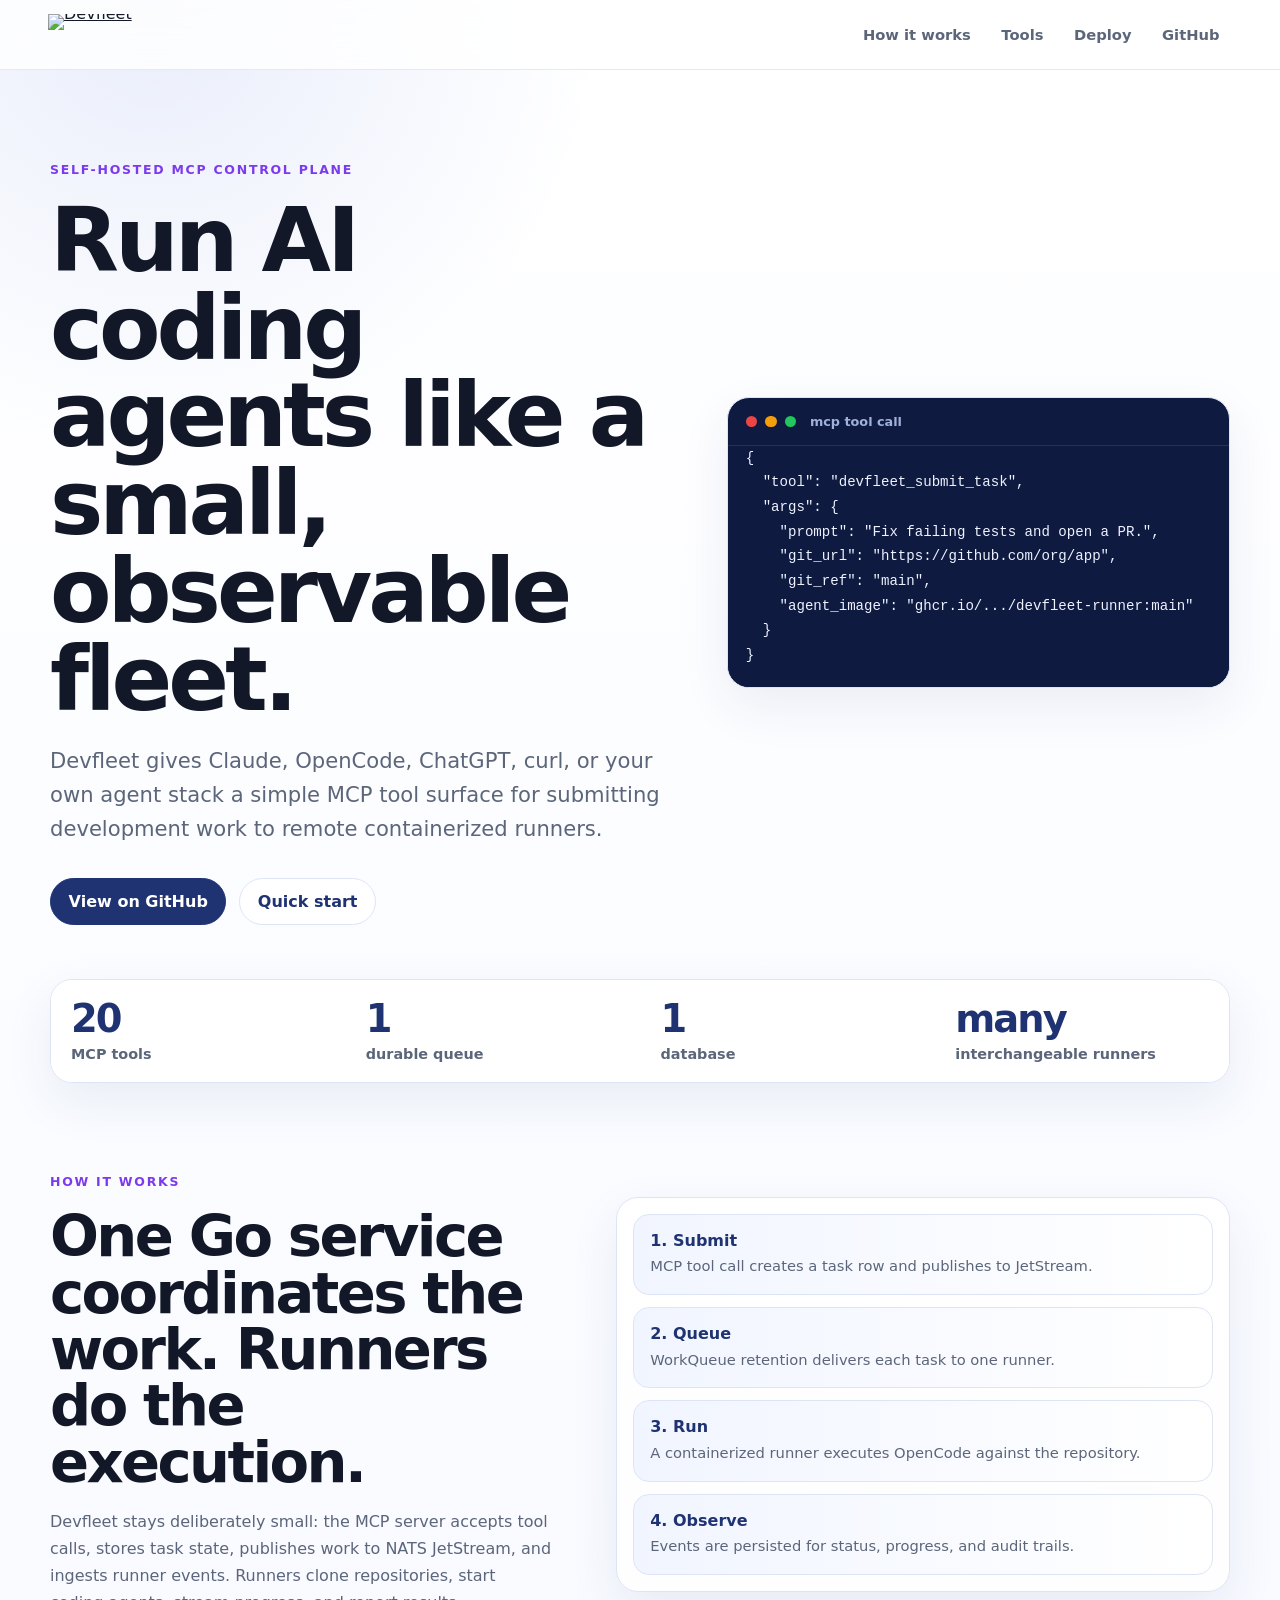
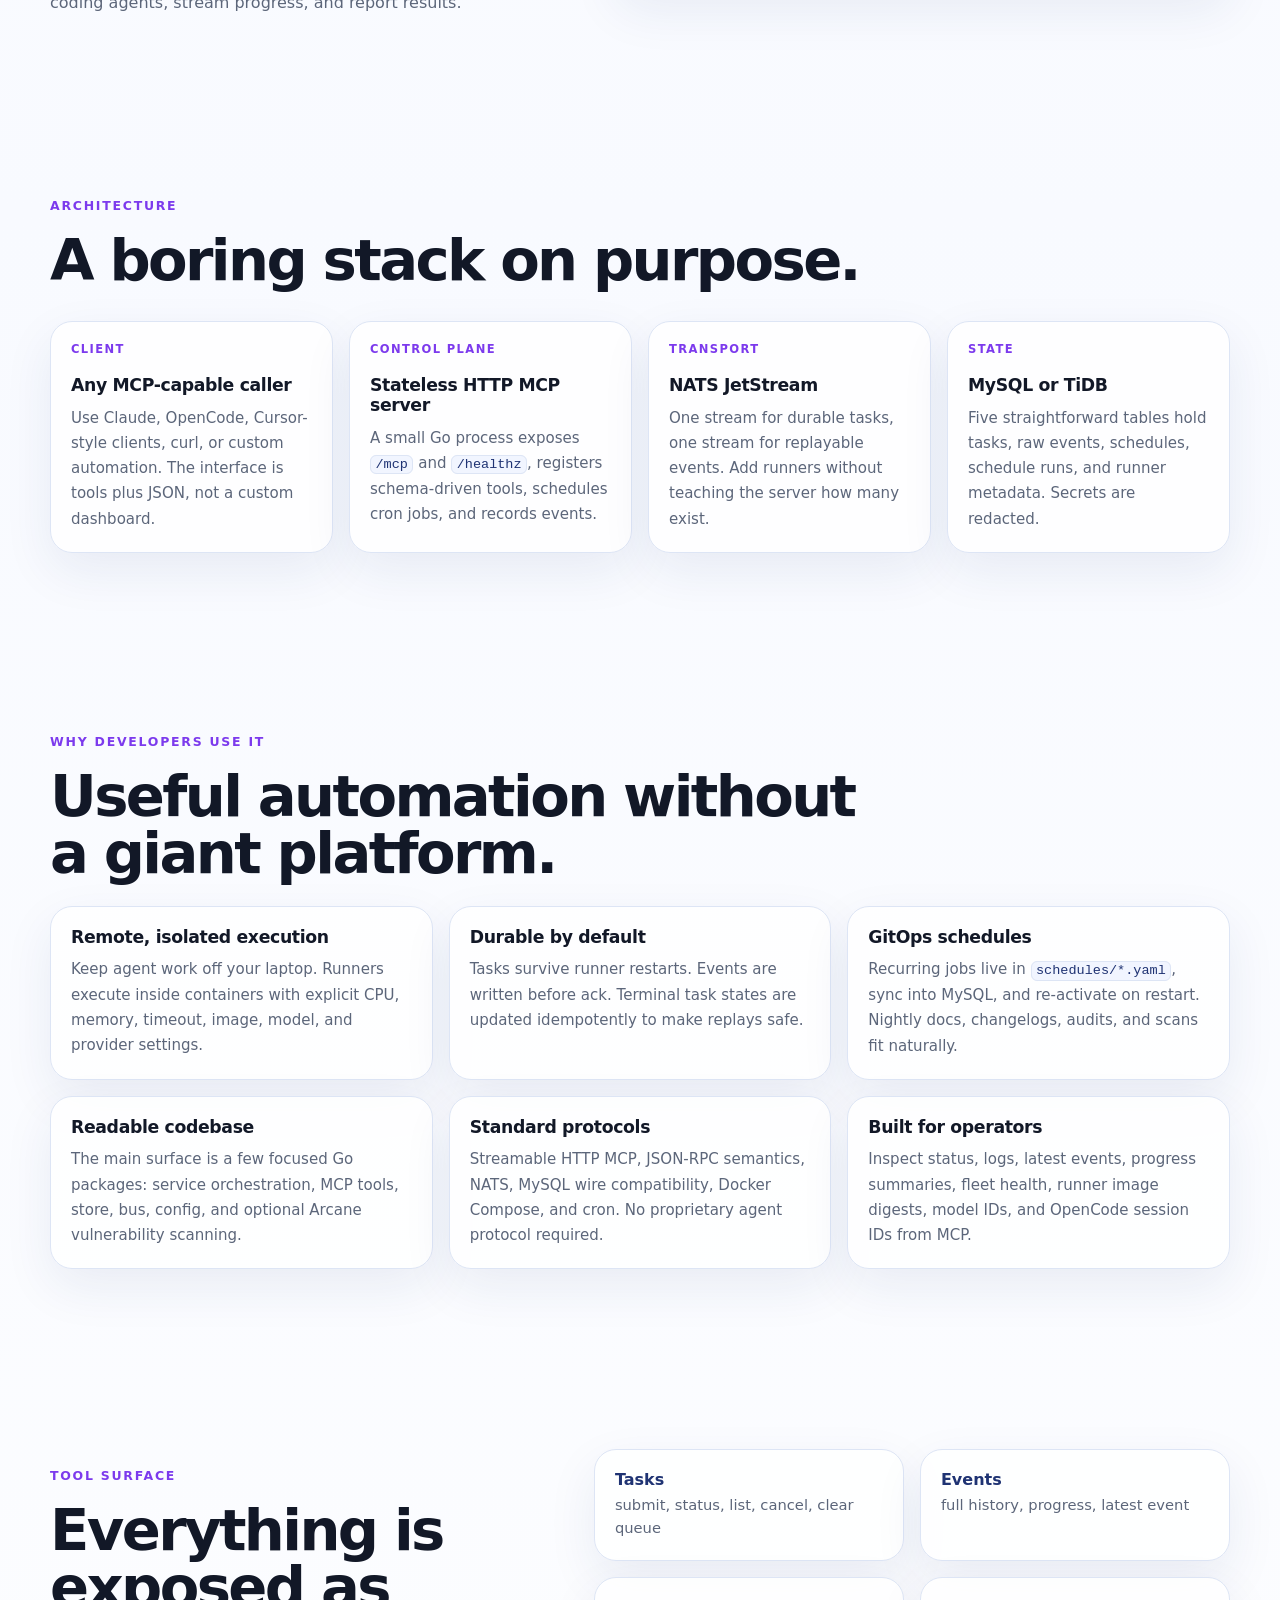
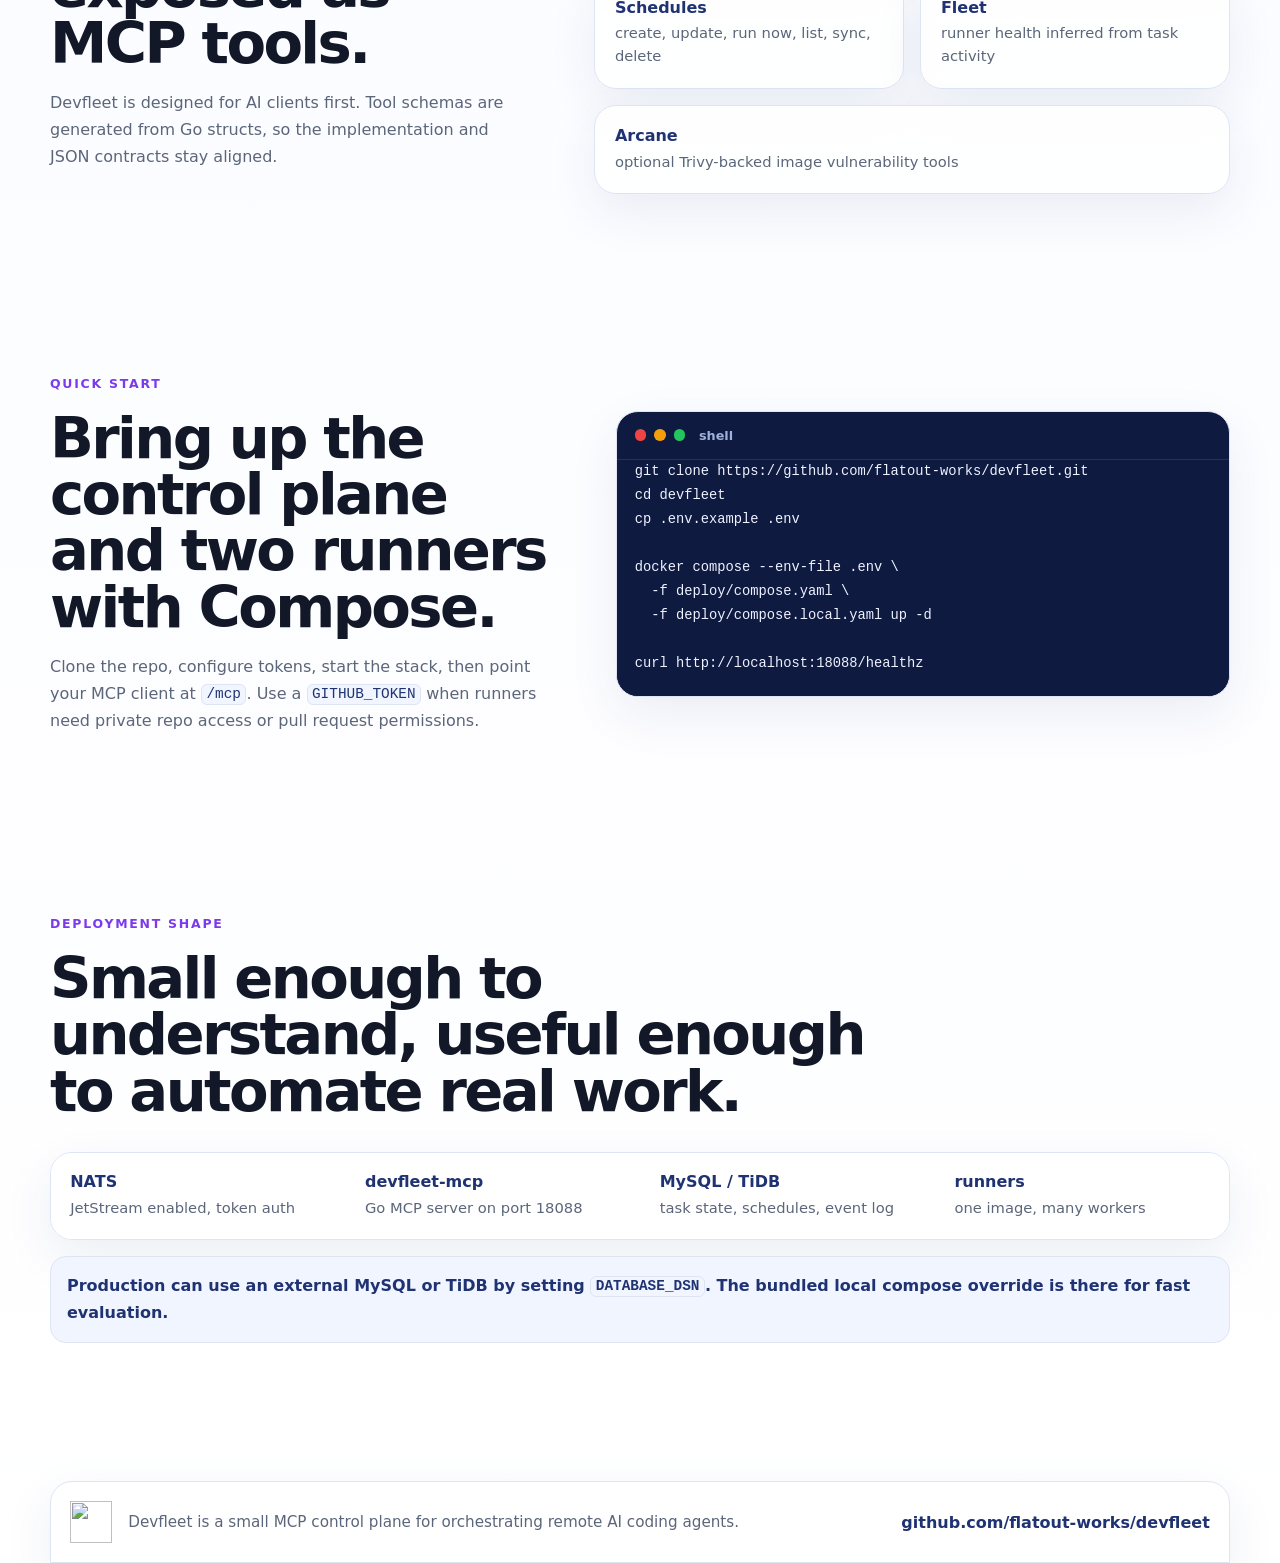
==== website/index.html @ 0a320554 "docs: add devfleet website" ====
<!DOCTYPE html>
<html lang="en">
<head>
  <meta charset="UTF-8" />
  <meta name="viewport" content="width=device-width, initial-scale=1.0" />
  <title>Devfleet - MCP control plane for AI coding agents</title>
  <meta name="description" content="Devfleet is a small, self-hosted MCP control plane for sending software development work to a fleet of containerized AI coding agents." />
  <link rel="icon" href="devfleet-mark.svg" type="image/svg+xml" />
  <link rel="stylesheet" href="styles.css" />
</head>
<body>
  <header class="site-header">
    <a class="brand" href="#top" aria-label="Devfleet home">
      <img src="devfleet-text.svg" alt="Devfleet" />
    </a>
    <nav class="nav" aria-label="Primary navigation">
      <a href="#how-it-works">How it works</a>
      <a href="#tools">Tools</a>
      <a href="#deploy">Deploy</a>
      <a href="https://github.com/flatout-works/devfleet">GitHub</a>
    </nav>
  </header>

  <main id="top">
    <section class="hero section-shell">
      <div class="hero-copy">
        <p class="eyebrow">Self-hosted MCP control plane</p>
        <h1>Run AI coding agents like a small, observable fleet.</h1>
        <p class="lead">Devfleet gives Claude, OpenCode, ChatGPT, curl, or your own agent stack a simple MCP tool surface for submitting development work to remote containerized runners.</p>
        <div class="hero-actions" aria-label="Primary actions">
          <a class="button primary" href="https://github.com/flatout-works/devfleet">View on GitHub</a>
          <a class="button secondary" href="#quick-start">Quick start</a>
        </div>
      </div>
      <aside class="terminal-card" aria-label="Devfleet task example">
        <div class="terminal-top"><span></span><span></span><span></span><b>mcp tool call</b></div>
        <pre><code>{
  "tool": "devfleet_submit_task",
  "args": {
    "prompt": "Fix failing tests and open a PR.",
    "git_url": "https://github.com/org/app",
    "git_ref": "main",
    "agent_image": "ghcr.io/.../devfleet-runner:main"
  }
}</code></pre>
      </aside>
    </section>

    <section class="metrics" aria-label="Devfleet summary">
      <div><strong>20</strong><span>MCP tools</span></div>
      <div><strong>1</strong><span>durable queue</span></div>
      <div><strong>1</strong><span>database</span></div>
      <div><strong>many</strong><span>interchangeable runners</span></div>
    </section>

    <section class="section-shell split" id="how-it-works">
      <div>
        <p class="eyebrow">How it works</p>
        <h2>One Go service coordinates the work. Runners do the execution.</h2>
        <p>Devfleet stays deliberately small: the MCP server accepts tool calls, stores task state, publishes work to NATS JetStream, and ingests runner events. Runners clone repositories, start coding agents, stream progress, and report results.</p>
      </div>
      <div class="flow-card">
        <div><b>1. Submit</b><span>MCP tool call creates a task row and publishes to JetStream.</span></div>
        <div><b>2. Queue</b><span>WorkQueue retention delivers each task to one runner.</span></div>
        <div><b>3. Run</b><span>A containerized runner executes OpenCode against the repository.</span></div>
        <div><b>4. Observe</b><span>Events are persisted for status, progress, and audit trails.</span></div>
      </div>
    </section>

    <section class="section-shell architecture" aria-labelledby="architecture-title">
      <p class="eyebrow">Architecture</p>
      <h2 id="architecture-title">A boring stack on purpose.</h2>
      <div class="architecture-grid">
        <article>
          <span>client</span>
          <h3>Any MCP-capable caller</h3>
          <p>Use Claude, OpenCode, Cursor-style clients, curl, or custom automation. The interface is tools plus JSON, not a custom dashboard.</p>
        </article>
        <article>
          <span>control plane</span>
          <h3>Stateless HTTP MCP server</h3>
          <p>A small Go process exposes <code>/mcp</code> and <code>/healthz</code>, registers schema-driven tools, schedules cron jobs, and records events.</p>
        </article>
        <article>
          <span>transport</span>
          <h3>NATS JetStream</h3>
          <p>One stream for durable tasks, one stream for replayable events. Add runners without teaching the server how many exist.</p>
        </article>
        <article>
          <span>state</span>
          <h3>MySQL or TiDB</h3>
          <p>Five straightforward tables hold tasks, raw events, schedules, schedule runs, and runner metadata. Secrets are redacted.</p>
        </article>
      </div>
    </section>

    <section class="section-shell value-grid" aria-labelledby="why-title">
      <div class="section-intro">
        <p class="eyebrow">Why developers use it</p>
        <h2 id="why-title">Useful automation without a giant platform.</h2>
      </div>
      <article>
        <h3>Remote, isolated execution</h3>
        <p>Keep agent work off your laptop. Runners execute inside containers with explicit CPU, memory, timeout, image, model, and provider settings.</p>
      </article>
      <article>
        <h3>Durable by default</h3>
        <p>Tasks survive runner restarts. Events are written before ack. Terminal task states are updated idempotently to make replays safe.</p>
      </article>
      <article>
        <h3>GitOps schedules</h3>
        <p>Recurring jobs live in <code>schedules/*.yaml</code>, sync into MySQL, and re-activate on restart. Nightly docs, changelogs, audits, and scans fit naturally.</p>
      </article>
      <article>
        <h3>Readable codebase</h3>
        <p>The main surface is a few focused Go packages: service orchestration, MCP tools, store, bus, config, and optional Arcane vulnerability scanning.</p>
      </article>
      <article>
        <h3>Standard protocols</h3>
        <p>Streamable HTTP MCP, JSON-RPC semantics, NATS, MySQL wire compatibility, Docker Compose, and cron. No proprietary agent protocol required.</p>
      </article>
      <article>
        <h3>Built for operators</h3>
        <p>Inspect status, logs, latest events, progress summaries, fleet health, runner image digests, model IDs, and OpenCode session IDs from MCP.</p>
      </article>
    </section>

    <section class="section-shell tools" id="tools">
      <div>
        <p class="eyebrow">Tool surface</p>
        <h2>Everything is exposed as MCP tools.</h2>
        <p>Devfleet is designed for AI clients first. Tool schemas are generated from Go structs, so the implementation and JSON contracts stay aligned.</p>
      </div>
      <div class="tool-groups">
        <article><b>Tasks</b><span>submit, status, list, cancel, clear queue</span></article>
        <article><b>Events</b><span>full history, progress, latest event</span></article>
        <article><b>Schedules</b><span>create, update, run now, list, sync, delete</span></article>
        <article><b>Fleet</b><span>runner health inferred from task activity</span></article>
        <article><b>Arcane</b><span>optional Trivy-backed image vulnerability tools</span></article>
      </div>
    </section>

    <section class="section-shell split" id="quick-start">
      <div>
        <p class="eyebrow">Quick start</p>
        <h2>Bring up the control plane and two runners with Compose.</h2>
        <p>Clone the repo, configure tokens, start the stack, then point your MCP client at <code>/mcp</code>. Use a <code>GITHUB_TOKEN</code> when runners need private repo access or pull request permissions.</p>
      </div>
      <aside class="terminal-card compact" aria-label="Quick start commands">
        <div class="terminal-top"><span></span><span></span><span></span><b>shell</b></div>
        <pre><code>git clone https://github.com/flatout-works/devfleet.git
cd devfleet
cp .env.example .env

docker compose --env-file .env \
  -f deploy/compose.yaml \
  -f deploy/compose.local.yaml up -d

curl http://localhost:18088/healthz</code></pre>
      </aside>
    </section>

    <section class="section-shell deploy" id="deploy">
      <div>
        <p class="eyebrow">Deployment shape</p>
        <h2>Small enough to understand, useful enough to automate real work.</h2>
      </div>
      <div class="deploy-row">
        <div><b>NATS</b><span>JetStream enabled, token auth</span></div>
        <div><b>devfleet-mcp</b><span>Go MCP server on port 18088</span></div>
        <div><b>MySQL / TiDB</b><span>task state, schedules, event log</span></div>
        <div><b>runners</b><span>one image, many workers</span></div>
      </div>
      <p class="note">Production can use an external MySQL or TiDB by setting <code>DATABASE_DSN</code>. The bundled local compose override is there for fast evaluation.</p>
    </section>
  </main>

  <footer class="site-footer">
    <img src="devfleet-mark.svg" alt="" />
    <p>Devfleet is a small MCP control plane for orchestrating remote AI coding agents.</p>
    <a href="https://github.com/flatout-works/devfleet">github.com/flatout-works/devfleet</a>
  </footer>
</body>
</html>
---- website/styles.css ----
:root {
  --bg: #f8faff;
  --panel: #ffffff;
  --panel-soft: #f1f5ff;
  --ink: #121827;
  --muted: #5c667a;
  --line: #dde5f5;
  --blue: #4a6fd6;
  --blue-dark: #1f3373;
  --purple: #7c3aed;
  --code: #0f1a40;
  --shadow: 0 18px 50px rgba(31, 51, 115, 0.08);
  --radius: 22px;
}

* {
  box-sizing: border-box;
}

html {
  scroll-behavior: smooth;
}

body {
  background: radial-gradient(circle at 12% 0%, rgba(74, 111, 214, 0.12), transparent 28rem), linear-gradient(180deg, #ffffff 0%, var(--bg) 38%, #ffffff 100%);
  color: var(--ink);
  font-family: Inter, ui-sans-serif, system-ui, -apple-system, BlinkMacSystemFont, "Segoe UI", sans-serif;
  margin: 0;
}

a {
  color: inherit;
}

code,
pre {
  font-family: "SFMono-Regular", Consolas, "Liberation Mono", monospace;
}

p code {
  background: var(--panel-soft);
  border: 1px solid var(--line);
  border-radius: 0.38rem;
  color: var(--blue-dark);
  font-size: 0.9em;
  padding: 0.08rem 0.28rem;
}

.site-header {
  align-items: center;
  backdrop-filter: blur(18px);
  background: rgba(255, 255, 255, 0.82);
  border-bottom: 1px solid rgba(221, 229, 245, 0.8);
  display: flex;
  gap: 1.25rem;
  justify-content: space-between;
  left: 0;
  padding: 0.85rem clamp(1rem, 4vw, 3rem);
  position: sticky;
  right: 0;
  top: 0;
  z-index: 10;
}

.brand {
  align-items: center;
  display: inline-flex;
  line-height: 0;
}

.brand img {
  height: 42px;
  width: auto;
}

.nav {
  align-items: center;
  display: flex;
  flex-wrap: wrap;
  gap: 0.35rem;
  justify-content: flex-end;
}

.nav a {
  border-radius: 999px;
  color: var(--muted);
  font-size: 0.92rem;
  font-weight: 700;
  padding: 0.6rem 0.78rem;
  text-decoration: none;
}

.nav a:hover {
  background: var(--panel-soft);
  color: var(--blue-dark);
}

.section-shell,
.metrics,
.site-footer {
  margin-left: auto;
  margin-right: auto;
  max-width: 1180px;
  width: min(calc(100% - 2rem), 1180px);
}

.section-shell {
  padding: clamp(3.5rem, 7vw, 6rem) 0;
}

.hero {
  align-items: center;
  display: grid;
  gap: clamp(2rem, 5vw, 4rem);
  grid-template-columns: minmax(0, 1fr) minmax(340px, 0.82fr);
  min-height: calc(100vh - 74px);
}

.hero-copy {
  max-width: 720px;
}

.eyebrow {
  color: var(--purple);
  font-size: 0.78rem;
  font-weight: 850;
  letter-spacing: 0.14em;
  margin: 0 0 1rem;
  text-transform: uppercase;
}

h1,
h2,
h3,
p {
  margin: 0;
}

h1,
h2 {
  letter-spacing: -0.045em;
  line-height: 0.98;
}

h1 {
  font-size: clamp(3.1rem, 7vw, 6.5rem);
  max-width: 820px;
}

h2 {
  font-size: clamp(2.1rem, 4.5vw, 4.35rem);
  max-width: 850px;
}

h3 {
  font-size: 1.08rem;
  letter-spacing: -0.02em;
}

p {
  color: var(--muted);
  font-size: 1rem;
  line-height: 1.68;
}

.lead {
  font-size: clamp(1.07rem, 1.7vw, 1.32rem);
  line-height: 1.62;
  margin-top: 1.25rem;
  max-width: 710px;
}

.hero-actions {
  display: flex;
  flex-wrap: wrap;
  gap: 0.8rem;
  margin-top: 2rem;
}

.button {
  border: 1px solid var(--line);
  border-radius: 999px;
  display: inline-flex;
  font-weight: 800;
  justify-content: center;
  padding: 0.82rem 1.1rem;
  text-decoration: none;
}

.button.primary {
  background: var(--blue-dark);
  border-color: var(--blue-dark);
  color: #ffffff;
}

.button.secondary {
  background: #ffffff;
  color: var(--blue-dark);
}

.button:hover {
  box-shadow: 0 10px 22px rgba(31, 51, 115, 0.12);
  transform: translateY(-1px);
}

.terminal-card,
.flow-card,
.architecture-grid article,
.value-grid article,
.tool-groups article,
.deploy-row,
.metrics,
.site-footer {
  background: rgba(255, 255, 255, 0.88);
  border: 1px solid var(--line);
  box-shadow: var(--shadow);
}

.terminal-card {
  border-radius: var(--radius);
  overflow: hidden;
}

.terminal-top {
  align-items: center;
  border-bottom: 1px solid rgba(255, 255, 255, 0.1);
  display: flex;
  gap: 0.5rem;
  padding: 1rem 1.1rem;
}

.terminal-top span {
  border-radius: 50%;
  height: 0.72rem;
  width: 0.72rem;
}

.terminal-top span:nth-child(1) { background: #ef4444; }
.terminal-top span:nth-child(2) { background: #f59e0b; }
.terminal-top span:nth-child(3) { background: #22c55e; }

.terminal-top b {
  color: #9fb0db;
  font-size: 0.8rem;
  margin-left: 0.35rem;
}

.terminal-card,
.terminal-card pre {
  background: var(--code);
}

.terminal-card pre {
  margin: 0;
  overflow-x: auto;
  padding: 0 1.1rem 1.25rem;
}

.terminal-card code {
  color: #eef2ff;
  display: block;
  font-size: clamp(0.8rem, 1.1vw, 0.93rem);
  line-height: 1.75;
}

.terminal-card.compact code {
  font-size: 0.86rem;
}

.metrics {
  border-radius: var(--radius);
  display: grid;
  gap: 1px;
  grid-template-columns: repeat(4, minmax(0, 1fr));
  margin-top: -2.25rem;
  overflow: hidden;
}

.metrics div {
  background: #ffffff;
  padding: 1.25rem;
}

.metrics strong {
  color: var(--blue-dark);
  display: block;
  font-size: clamp(1.7rem, 3vw, 2.5rem);
  letter-spacing: -0.05em;
  line-height: 1;
}

.metrics span {
  color: var(--muted);
  display: block;
  font-size: 0.9rem;
  font-weight: 750;
  margin-top: 0.45rem;
}

.split {
  align-items: center;
  display: grid;
  gap: clamp(2rem, 5vw, 4rem);
  grid-template-columns: 0.9fr 1.1fr;
}

.split p:not(.eyebrow),
.tools > div:first-child p {
  margin-top: 1.1rem;
  max-width: 680px;
}

.flow-card {
  border-radius: var(--radius);
  display: grid;
  gap: 0.75rem;
  padding: 1rem;
}

.flow-card div {
  background: linear-gradient(90deg, var(--panel-soft), #ffffff);
  border: 1px solid var(--line);
  border-radius: 16px;
  padding: 1rem;
}

.flow-card b,
.deploy-row b,
.tool-groups b {
  color: var(--blue-dark);
  display: block;
  margin-bottom: 0.35rem;
}

.flow-card span,
.deploy-row span,
.tool-groups span {
  color: var(--muted);
  display: block;
  font-size: 0.92rem;
  line-height: 1.55;
}

.architecture-grid,
.value-grid,
.tool-groups {
  display: grid;
  gap: 1rem;
}

.architecture-grid {
  grid-template-columns: repeat(4, minmax(0, 1fr));
  margin-top: 2rem;
}

.architecture-grid article,
.value-grid article,
.tool-groups article {
  border-radius: var(--radius);
  padding: 1.25rem;
}

.architecture-grid article span {
  color: var(--purple);
  display: block;
  font-size: 0.72rem;
  font-weight: 850;
  letter-spacing: 0.12em;
  margin-bottom: 1.2rem;
  text-transform: uppercase;
}

.architecture-grid article p,
.value-grid article p {
  font-size: 0.94rem;
  margin-top: 0.65rem;
}

.section-intro {
  grid-column: 1 / -1;
  margin-bottom: 0.5rem;
}

.value-grid {
  grid-template-columns: repeat(3, minmax(0, 1fr));
}

.tools {
  align-items: start;
  display: grid;
  gap: clamp(2rem, 5vw, 4rem);
  grid-template-columns: 0.86fr 1.14fr;
}

.tool-groups {
  grid-template-columns: repeat(2, minmax(0, 1fr));
}

.tool-groups article:last-child {
  grid-column: 1 / -1;
}

.deploy-row {
  border-radius: var(--radius);
  display: grid;
  gap: 1px;
  grid-template-columns: repeat(4, minmax(0, 1fr));
  margin-top: 2rem;
  overflow: hidden;
}

.deploy-row div {
  background: #ffffff;
  padding: 1.2rem;
}

.note {
  background: var(--panel-soft);
  border: 1px solid var(--line);
  border-radius: 16px;
  color: var(--blue-dark);
  font-weight: 750;
  margin-top: 1rem;
  padding: 1rem;
}

.site-footer {
  align-items: center;
  border-radius: var(--radius) var(--radius) 0 0;
  display: flex;
  gap: 1rem;
  margin-top: 3rem;
  padding: 1.2rem;
}

.site-footer img {
  height: 42px;
  width: 42px;
}

.site-footer p {
  flex: 1;
  font-size: 0.95rem;
}

.site-footer a {
  color: var(--blue-dark);
  font-weight: 800;
  text-decoration: none;
}

.site-footer a:hover {
  text-decoration: underline;
}

@media (max-width: 980px) {
  .hero,
  .split,
  .tools {
    grid-template-columns: 1fr;
  }

  .hero {
    min-height: auto;
    padding-top: 4rem;
  }

  .architecture-grid,
  .value-grid,
  .deploy-row {
    grid-template-columns: repeat(2, minmax(0, 1fr));
  }

  .metrics {
    margin-top: 0;
  }
}

@media (max-width: 700px) {
  .site-header {
    align-items: flex-start;
    flex-direction: column;
  }

  .nav {
    justify-content: flex-start;
  }

  .nav a {
    padding-left: 0;
  }

  .metrics,
  .architecture-grid,
  .value-grid,
  .tool-groups,
  .deploy-row {
    grid-template-columns: 1fr;
  }

  .tool-groups article:last-child {
    grid-column: auto;
  }

  .section-shell {
    padding: 3.5rem 0;
  }

  .site-footer {
    align-items: flex-start;
    flex-direction: column;
  }
}
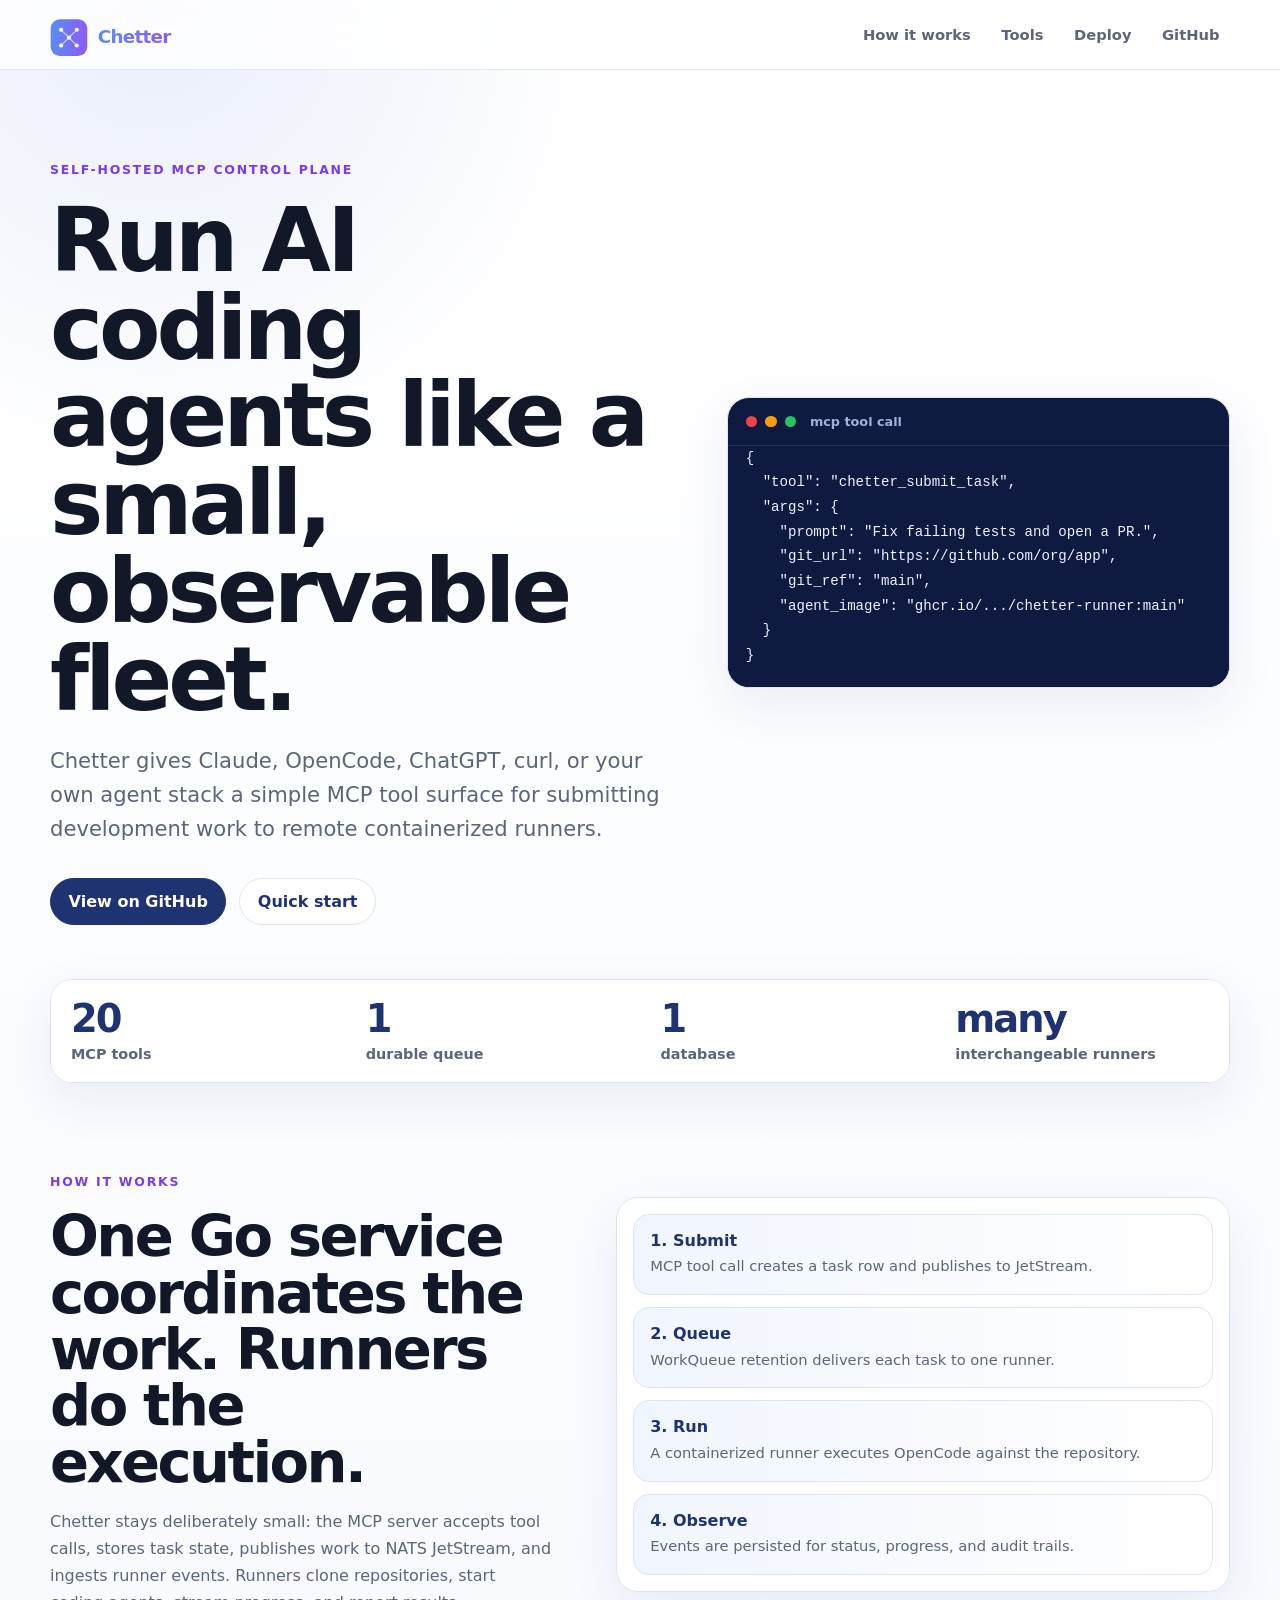
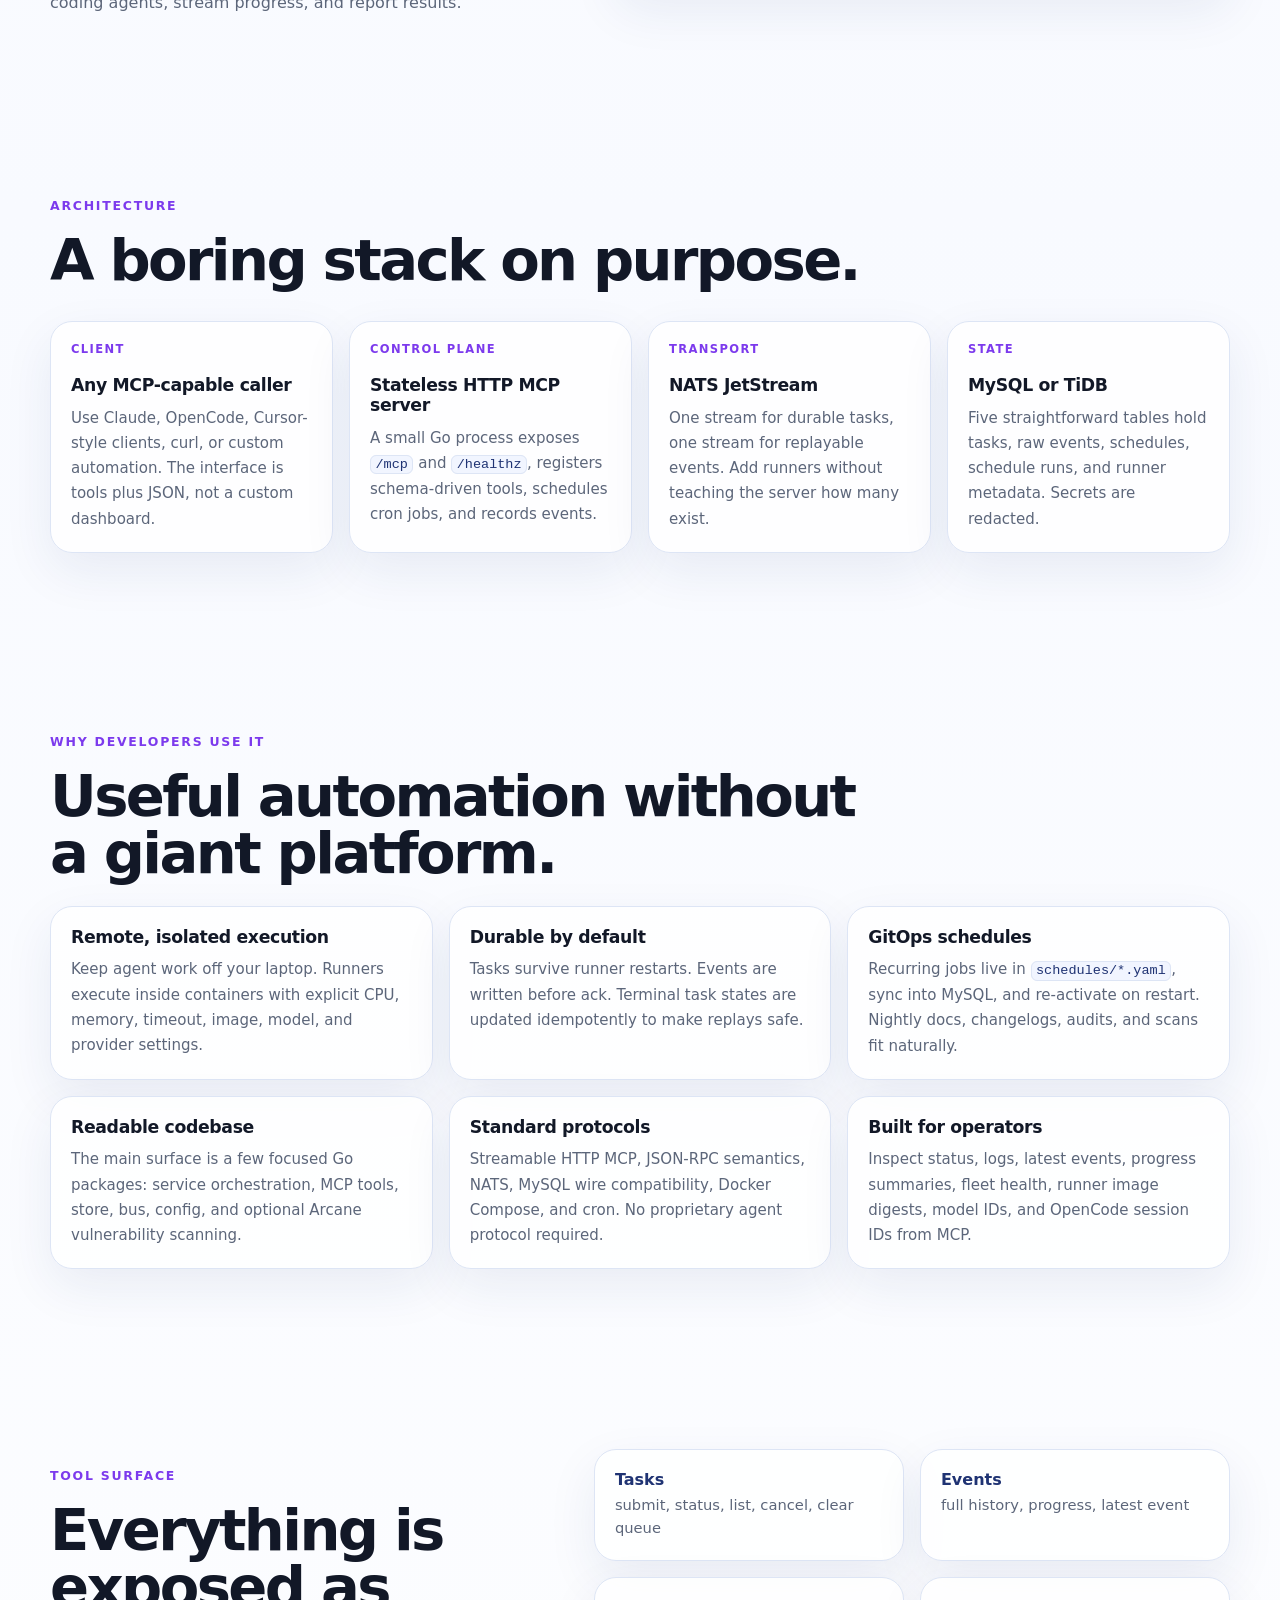
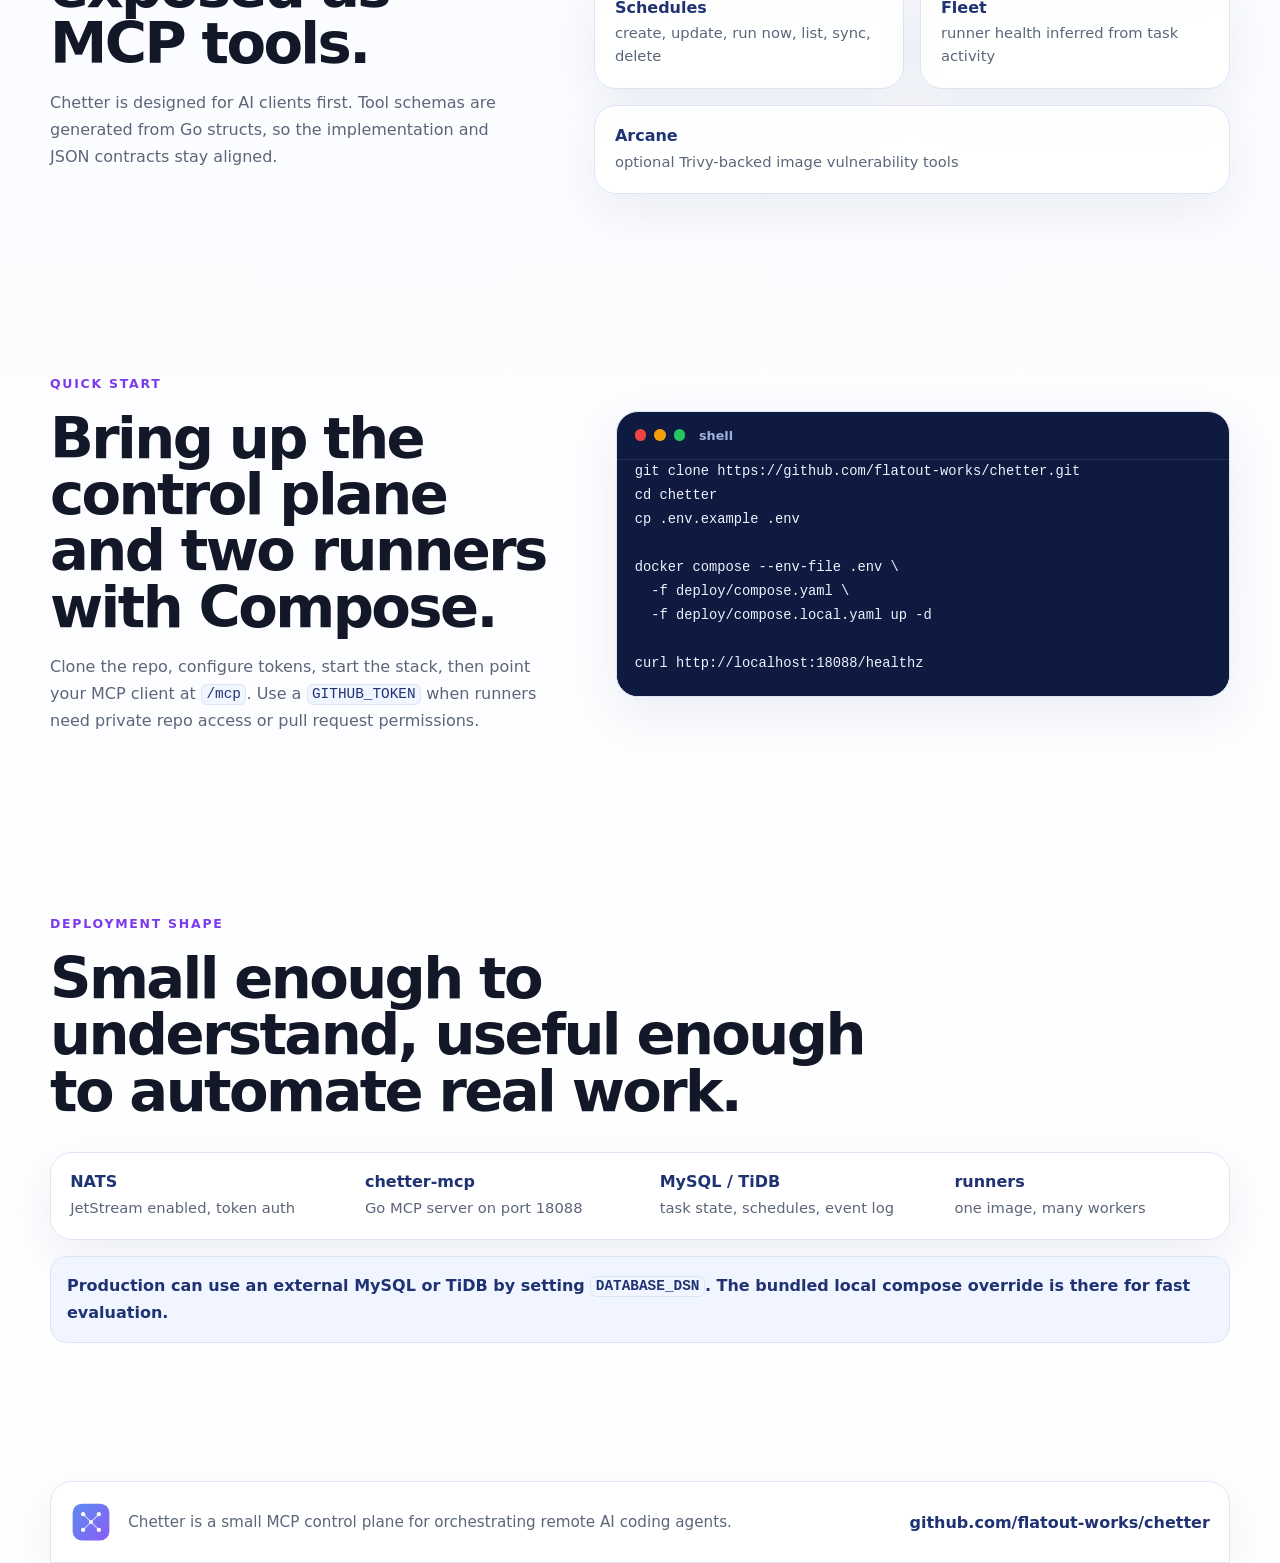
==== commit 090dbb1c: "chore: rename devfleet to chetter" ====
--- a/website/index.html
+++ b/website/index.html
@@ -3,21 +3,21 @@
 <head>
   <meta charset="UTF-8" />
   <meta name="viewport" content="width=device-width, initial-scale=1.0" />
-  <title>Devfleet - MCP control plane for AI coding agents</title>
-  <meta name="description" content="Devfleet is a small, self-hosted MCP control plane for sending software development work to a fleet of containerized AI coding agents." />
-  <link rel="icon" href="devfleet-mark.svg" type="image/svg+xml" />
+  <title>Chetter - MCP control plane for AI coding agents</title>
+  <meta name="description" content="Chetter is a small, self-hosted MCP control plane for sending software development work to a fleet of containerized AI coding agents." />
+  <link rel="icon" href="chetter-mark.svg" type="image/svg+xml" />
   <link rel="stylesheet" href="styles.css" />
 </head>
 <body>
   <header class="site-header">
-    <a class="brand" href="#top" aria-label="Devfleet home">
-      <img src="devfleet-text.svg" alt="Devfleet" />
+    <a class="brand" href="#top" aria-label="Chetter home">
+      <img src="chetter-text.svg" alt="Chetter" />
     </a>
     <nav class="nav" aria-label="Primary navigation">
       <a href="#how-it-works">How it works</a>
       <a href="#tools">Tools</a>
       <a href="#deploy">Deploy</a>
-      <a href="https://github.com/flatout-works/devfleet">GitHub</a>
+      <a href="https://github.com/flatout-works/chetter">GitHub</a>
     </nav>
   </header>
 
@@ -26,27 +26,27 @@
       <div class="hero-copy">
         <p class="eyebrow">Self-hosted MCP control plane</p>
         <h1>Run AI coding agents like a small, observable fleet.</h1>
-        <p class="lead">Devfleet gives Claude, OpenCode, ChatGPT, curl, or your own agent stack a simple MCP tool surface for submitting development work to remote containerized runners.</p>
+        <p class="lead">Chetter gives Claude, OpenCode, ChatGPT, curl, or your own agent stack a simple MCP tool surface for submitting development work to remote containerized runners.</p>
         <div class="hero-actions" aria-label="Primary actions">
-          <a class="button primary" href="https://github.com/flatout-works/devfleet">View on GitHub</a>
+          <a class="button primary" href="https://github.com/flatout-works/chetter">View on GitHub</a>
           <a class="button secondary" href="#quick-start">Quick start</a>
         </div>
       </div>
-      <aside class="terminal-card" aria-label="Devfleet task example">
+      <aside class="terminal-card" aria-label="Chetter task example">
         <div class="terminal-top"><span></span><span></span><span></span><b>mcp tool call</b></div>
         <pre><code>{
-  "tool": "devfleet_submit_task",
+  "tool": "chetter_submit_task",
   "args": {
     "prompt": "Fix failing tests and open a PR.",
     "git_url": "https://github.com/org/app",
     "git_ref": "main",
-    "agent_image": "ghcr.io/.../devfleet-runner:main"
+    "agent_image": "ghcr.io/.../chetter-runner:main"
   }
 }</code></pre>
       </aside>
     </section>
 
-    <section class="metrics" aria-label="Devfleet summary">
+    <section class="metrics" aria-label="Chetter summary">
       <div><strong>20</strong><span>MCP tools</span></div>
       <div><strong>1</strong><span>durable queue</span></div>
       <div><strong>1</strong><span>database</span></div>
@@ -57,7 +57,7 @@
       <div>
         <p class="eyebrow">How it works</p>
         <h2>One Go service coordinates the work. Runners do the execution.</h2>
-        <p>Devfleet stays deliberately small: the MCP server accepts tool calls, stores task state, publishes work to NATS JetStream, and ingests runner events. Runners clone repositories, start coding agents, stream progress, and report results.</p>
+        <p>Chetter stays deliberately small: the MCP server accepts tool calls, stores task state, publishes work to NATS JetStream, and ingests runner events. Runners clone repositories, start coding agents, stream progress, and report results.</p>
       </div>
       <div class="flow-card">
         <div><b>1. Submit</b><span>MCP tool call creates a task row and publishes to JetStream.</span></div>
@@ -129,7 +129,7 @@
       <div>
         <p class="eyebrow">Tool surface</p>
         <h2>Everything is exposed as MCP tools.</h2>
-        <p>Devfleet is designed for AI clients first. Tool schemas are generated from Go structs, so the implementation and JSON contracts stay aligned.</p>
+        <p>Chetter is designed for AI clients first. Tool schemas are generated from Go structs, so the implementation and JSON contracts stay aligned.</p>
       </div>
       <div class="tool-groups">
         <article><b>Tasks</b><span>submit, status, list, cancel, clear queue</span></article>
@@ -148,8 +148,8 @@
       </div>
       <aside class="terminal-card compact" aria-label="Quick start commands">
         <div class="terminal-top"><span></span><span></span><span></span><b>shell</b></div>
-        <pre><code>git clone https://github.com/flatout-works/devfleet.git
-cd devfleet
+        <pre><code>git clone https://github.com/flatout-works/chetter.git
+cd chetter
 cp .env.example .env
 
 docker compose --env-file .env \
@@ -167,7 +167,7 @@
       </div>
       <div class="deploy-row">
         <div><b>NATS</b><span>JetStream enabled, token auth</span></div>
-        <div><b>devfleet-mcp</b><span>Go MCP server on port 18088</span></div>
+        <div><b>chetter-mcp</b><span>Go MCP server on port 18088</span></div>
         <div><b>MySQL / TiDB</b><span>task state, schedules, event log</span></div>
         <div><b>runners</b><span>one image, many workers</span></div>
       </div>
@@ -176,9 +176,9 @@
   </main>
 
   <footer class="site-footer">
-    <img src="devfleet-mark.svg" alt="" />
-    <p>Devfleet is a small MCP control plane for orchestrating remote AI coding agents.</p>
-    <a href="https://github.com/flatout-works/devfleet">github.com/flatout-works/devfleet</a>
+    <img src="chetter-mark.svg" alt="" />
+    <p>Chetter is a small MCP control plane for orchestrating remote AI coding agents.</p>
+    <a href="https://github.com/flatout-works/chetter">github.com/flatout-works/chetter</a>
   </footer>
 </body>
 </html>
